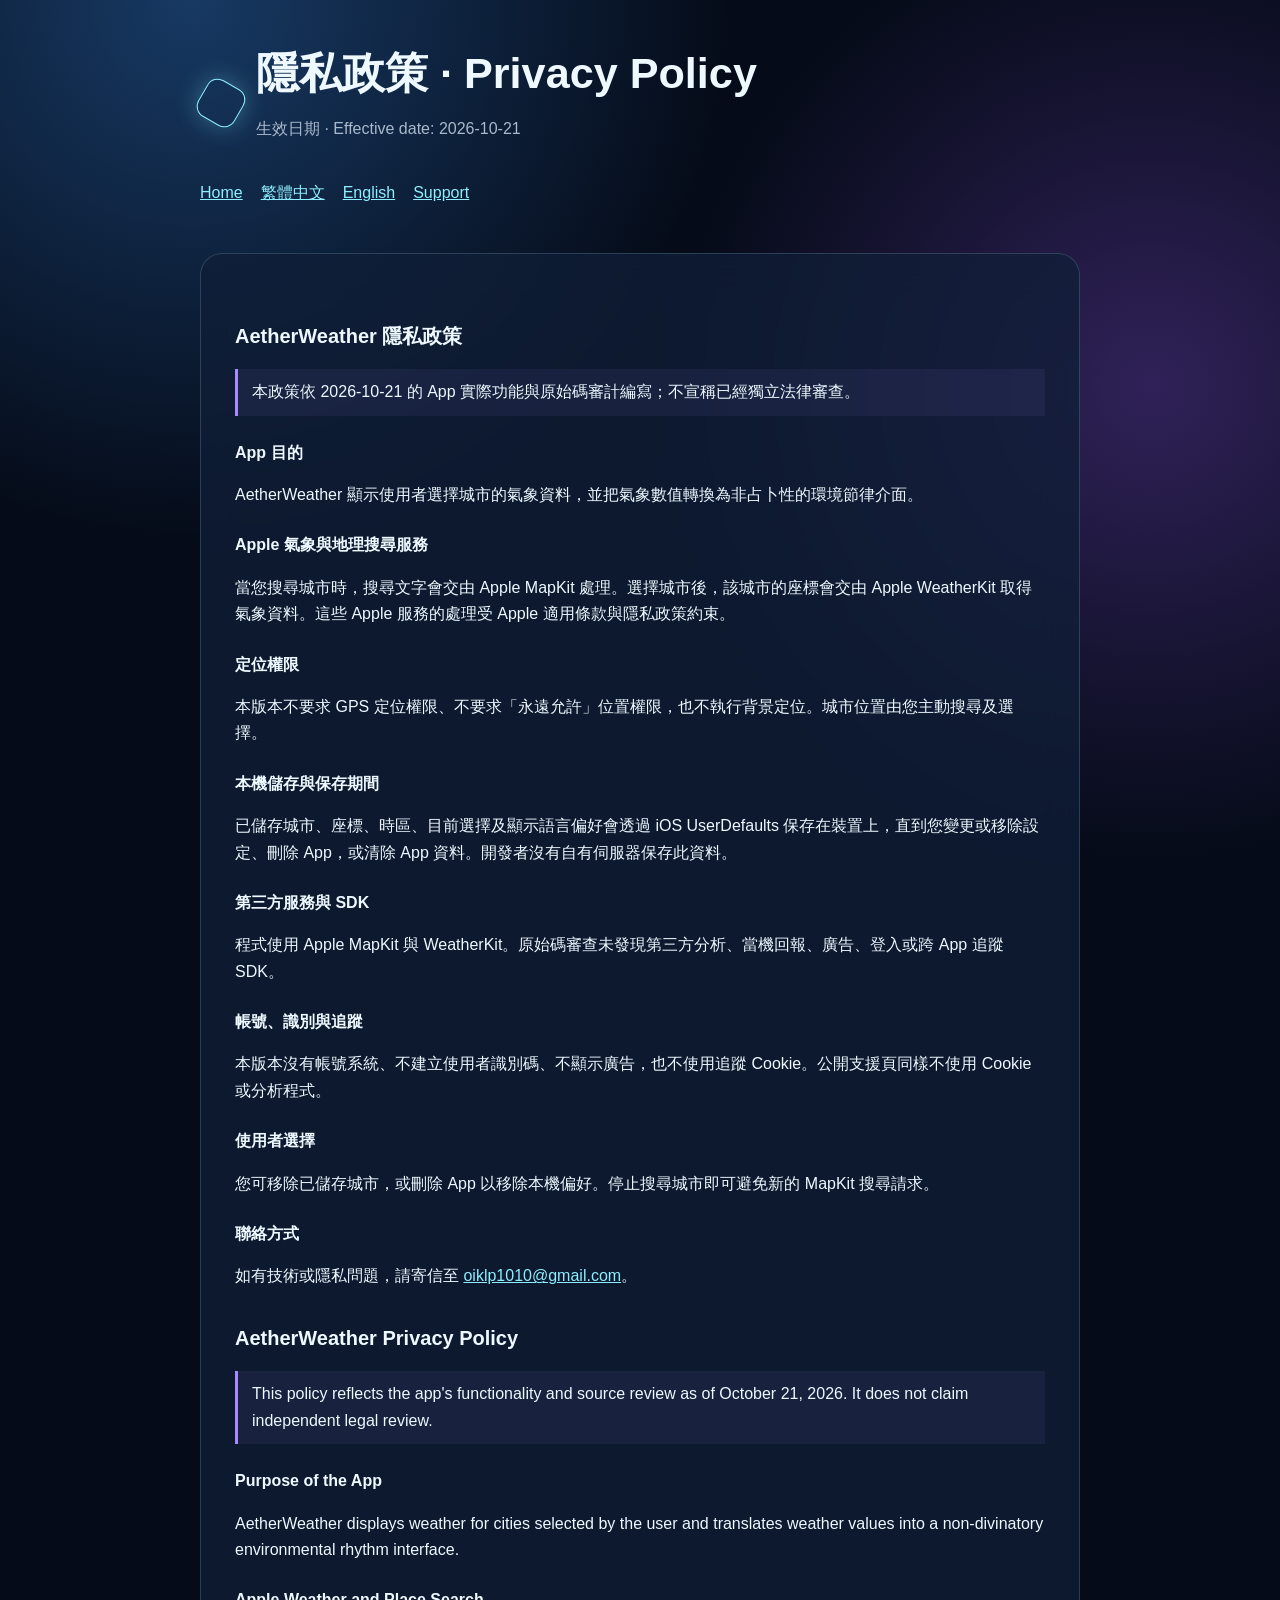
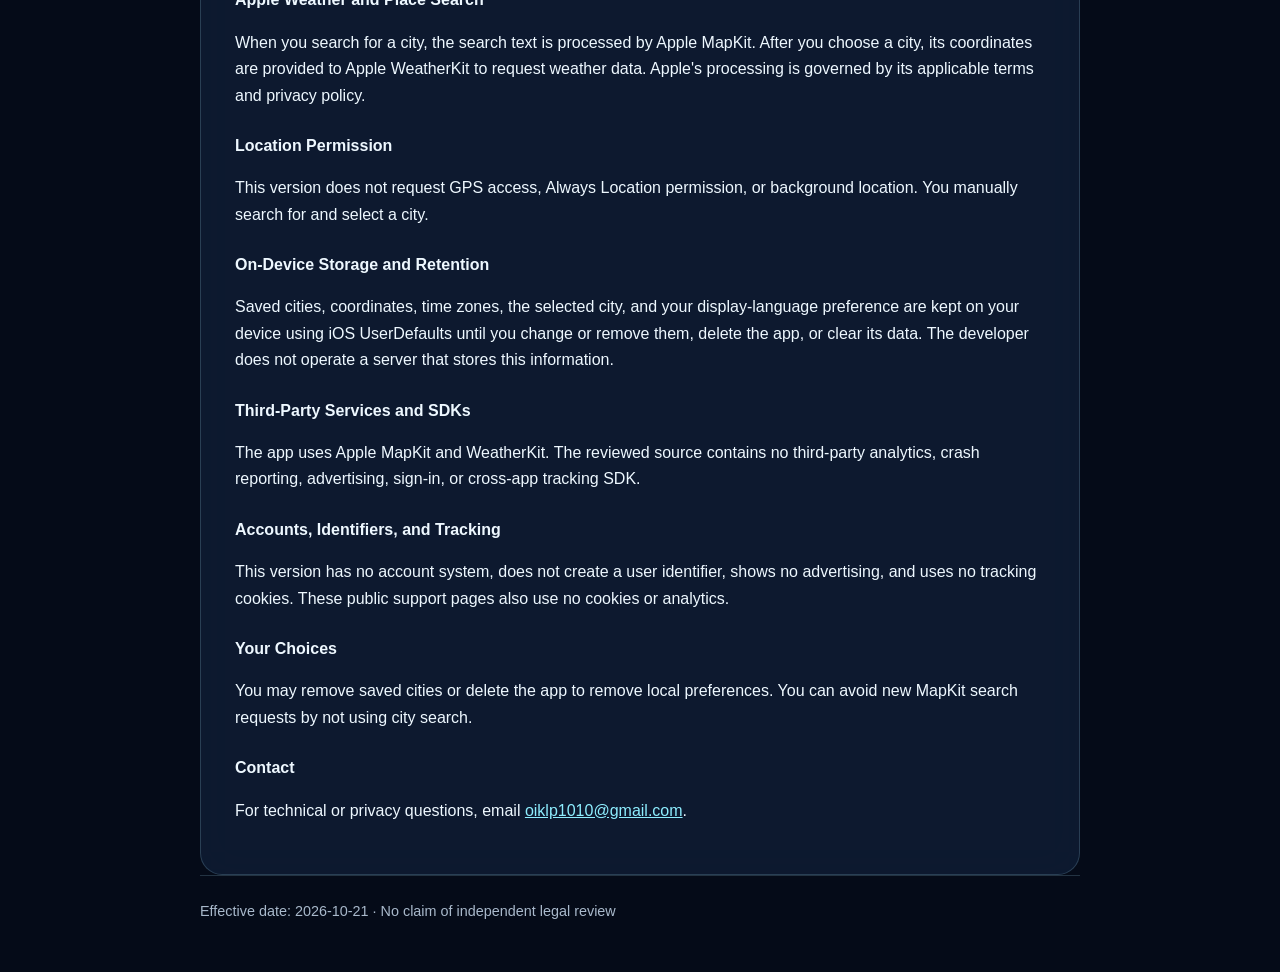
==== privacy/index.html @ c6673416 "docs: publish AetherWeather bilingual public pages" ====
<!doctype html>
<html lang="zh-Hant">
<head>
  <meta charset="utf-8">
  <meta name="viewport" content="width=device-width, initial-scale=1">
  <meta name="description" content="AetherWeather privacy policy in Traditional Chinese and English.">
  <title>Privacy Policy · AetherWeather</title>
  <link rel="stylesheet" href="../styles.css">
</head>
<body>
  <header class="wrap"><div class="brand"><span class="mark" aria-hidden="true"></span><div><h1>隱私政策 · Privacy Policy</h1><p class="subtitle">生效日期 · Effective date: 2026-10-21</p></div></div><nav><a href="../">Home</a><a href="#zh">繁體中文</a><a href="#en">English</a><a href="../support/">Support</a></nav></header>
  <main class="wrap card">
    <section id="zh" lang="zh-Hant">
      <h2>AetherWeather 隱私政策</h2>
      <p class="notice">本政策依 2026-10-21 的 App 實際功能與原始碼審計編寫；不宣稱已經獨立法律審查。</p>
      <h3>App 目的</h3><p>AetherWeather 顯示使用者選擇城市的氣象資料，並把氣象數值轉換為非占卜性的環境節律介面。</p>
      <h3>Apple 氣象與地理搜尋服務</h3><p>當您搜尋城市時，搜尋文字會交由 Apple MapKit 處理。選擇城市後，該城市的座標會交由 Apple WeatherKit 取得氣象資料。這些 Apple 服務的處理受 Apple 適用條款與隱私政策約束。</p>
      <h3>定位權限</h3><p>本版本不要求 GPS 定位權限、不要求「永遠允許」位置權限，也不執行背景定位。城市位置由您主動搜尋及選擇。</p>
      <h3>本機儲存與保存期間</h3><p>已儲存城市、座標、時區、目前選擇及顯示語言偏好會透過 iOS UserDefaults 保存在裝置上，直到您變更或移除設定、刪除 App，或清除 App 資料。開發者沒有自有伺服器保存此資料。</p>
      <h3>第三方服務與 SDK</h3><p>程式使用 Apple MapKit 與 WeatherKit。原始碼審查未發現第三方分析、當機回報、廣告、登入或跨 App 追蹤 SDK。</p>
      <h3>帳號、識別與追蹤</h3><p>本版本沒有帳號系統、不建立使用者識別碼、不顯示廣告，也不使用追蹤 Cookie。公開支援頁同樣不使用 Cookie 或分析程式。</p>
      <h3>使用者選擇</h3><p>您可移除已儲存城市，或刪除 App 以移除本機偏好。停止搜尋城市即可避免新的 MapKit 搜尋請求。</p>
      <h3>聯絡方式</h3><p>如有技術或隱私問題，請寄信至 <a href="mailto:oiklp1010@gmail.com">oiklp1010@gmail.com</a>。</p>
    </section>
    <section id="en" lang="en">
      <h2>AetherWeather Privacy Policy</h2>
      <p class="notice">This policy reflects the app's functionality and source review as of October 21, 2026. It does not claim independent legal review.</p>
      <h3>Purpose of the App</h3><p>AetherWeather displays weather for cities selected by the user and translates weather values into a non-divinatory environmental rhythm interface.</p>
      <h3>Apple Weather and Place Search</h3><p>When you search for a city, the search text is processed by Apple MapKit. After you choose a city, its coordinates are provided to Apple WeatherKit to request weather data. Apple's processing is governed by its applicable terms and privacy policy.</p>
      <h3>Location Permission</h3><p>This version does not request GPS access, Always Location permission, or background location. You manually search for and select a city.</p>
      <h3>On-Device Storage and Retention</h3><p>Saved cities, coordinates, time zones, the selected city, and your display-language preference are kept on your device using iOS UserDefaults until you change or remove them, delete the app, or clear its data. The developer does not operate a server that stores this information.</p>
      <h3>Third-Party Services and SDKs</h3><p>The app uses Apple MapKit and WeatherKit. The reviewed source contains no third-party analytics, crash reporting, advertising, sign-in, or cross-app tracking SDK.</p>
      <h3>Accounts, Identifiers, and Tracking</h3><p>This version has no account system, does not create a user identifier, shows no advertising, and uses no tracking cookies. These public support pages also use no cookies or analytics.</p>
      <h3>Your Choices</h3><p>You may remove saved cities or delete the app to remove local preferences. You can avoid new MapKit search requests by not using city search.</p>
      <h3>Contact</h3><p>For technical or privacy questions, email <a href="mailto:oiklp1010@gmail.com">oiklp1010@gmail.com</a>.</p>
    </section>
  </main>
  <footer class="wrap">Effective date: 2026-10-21 · No claim of independent legal review</footer>
</body>
</html>
---- styles.css ----
:root {
  color-scheme: dark;
  --ink: #eef8ff;
  --muted: #a9b9cb;
  --cyan: #8eeeff;
  --violet: #a78bfa;
  --panel: rgba(16, 31, 56, .76);
  --line: rgba(174, 231, 255, .18);
  font-family: -apple-system, BlinkMacSystemFont, "SF Pro Text", "Noto Sans TC", sans-serif;
}
* { box-sizing: border-box; }
body {
  margin: 0;
  color: var(--ink);
  background: radial-gradient(circle at 15% 0%, #173963 0, transparent 34rem),
              radial-gradient(circle at 90% 15%, #302158 0, transparent 30rem), #050b18;
  line-height: 1.65;
}
a { color: var(--cyan); }
.wrap { width: min(880px, calc(100% - 32px)); margin: auto; }
header { padding: 48px 0 24px; }
.brand { display: flex; gap: 14px; align-items: center; }
.mark { width: 42px; aspect-ratio: 1; border: 1px solid var(--cyan); transform: rotate(30deg); border-radius: 12px; box-shadow: 0 0 24px #78eaff55; }
h1 { margin: 0; font-size: clamp(1.8rem, 5vw, 2.7rem); line-height: 1.2; }
h2 { margin-top: 2rem; font-size: 1.25rem; }
h3 { margin-top: 1.5rem; font-size: 1rem; }
.subtitle, .muted { color: var(--muted); }
nav { display: flex; flex-wrap: wrap; gap: 10px 18px; margin: 22px 0; }
main { padding-bottom: 64px; }
.card { background: var(--panel); border: 1px solid var(--line); border-radius: 22px; padding: clamp(20px, 5vw, 34px); backdrop-filter: blur(20px); }
.language-links { display: flex; gap: 10px; margin-left: auto; }
.language-links a { border: 1px solid var(--line); border-radius: 999px; padding: 4px 10px; text-decoration: none; }
.notice { border-left: 3px solid var(--violet); padding: 10px 14px; background: #a78bfa12; }
ul, ol { padding-left: 1.35rem; }
footer { border-top: 1px solid var(--line); padding: 24px 0 48px; color: var(--muted); font-size: .9rem; }
section[lang] { scroll-margin-top: 16px; }
@media (max-width: 560px) {
  header { padding-top: 28px; }
  .brand { align-items: flex-start; }
  .language-links { margin-left: 0; }
}
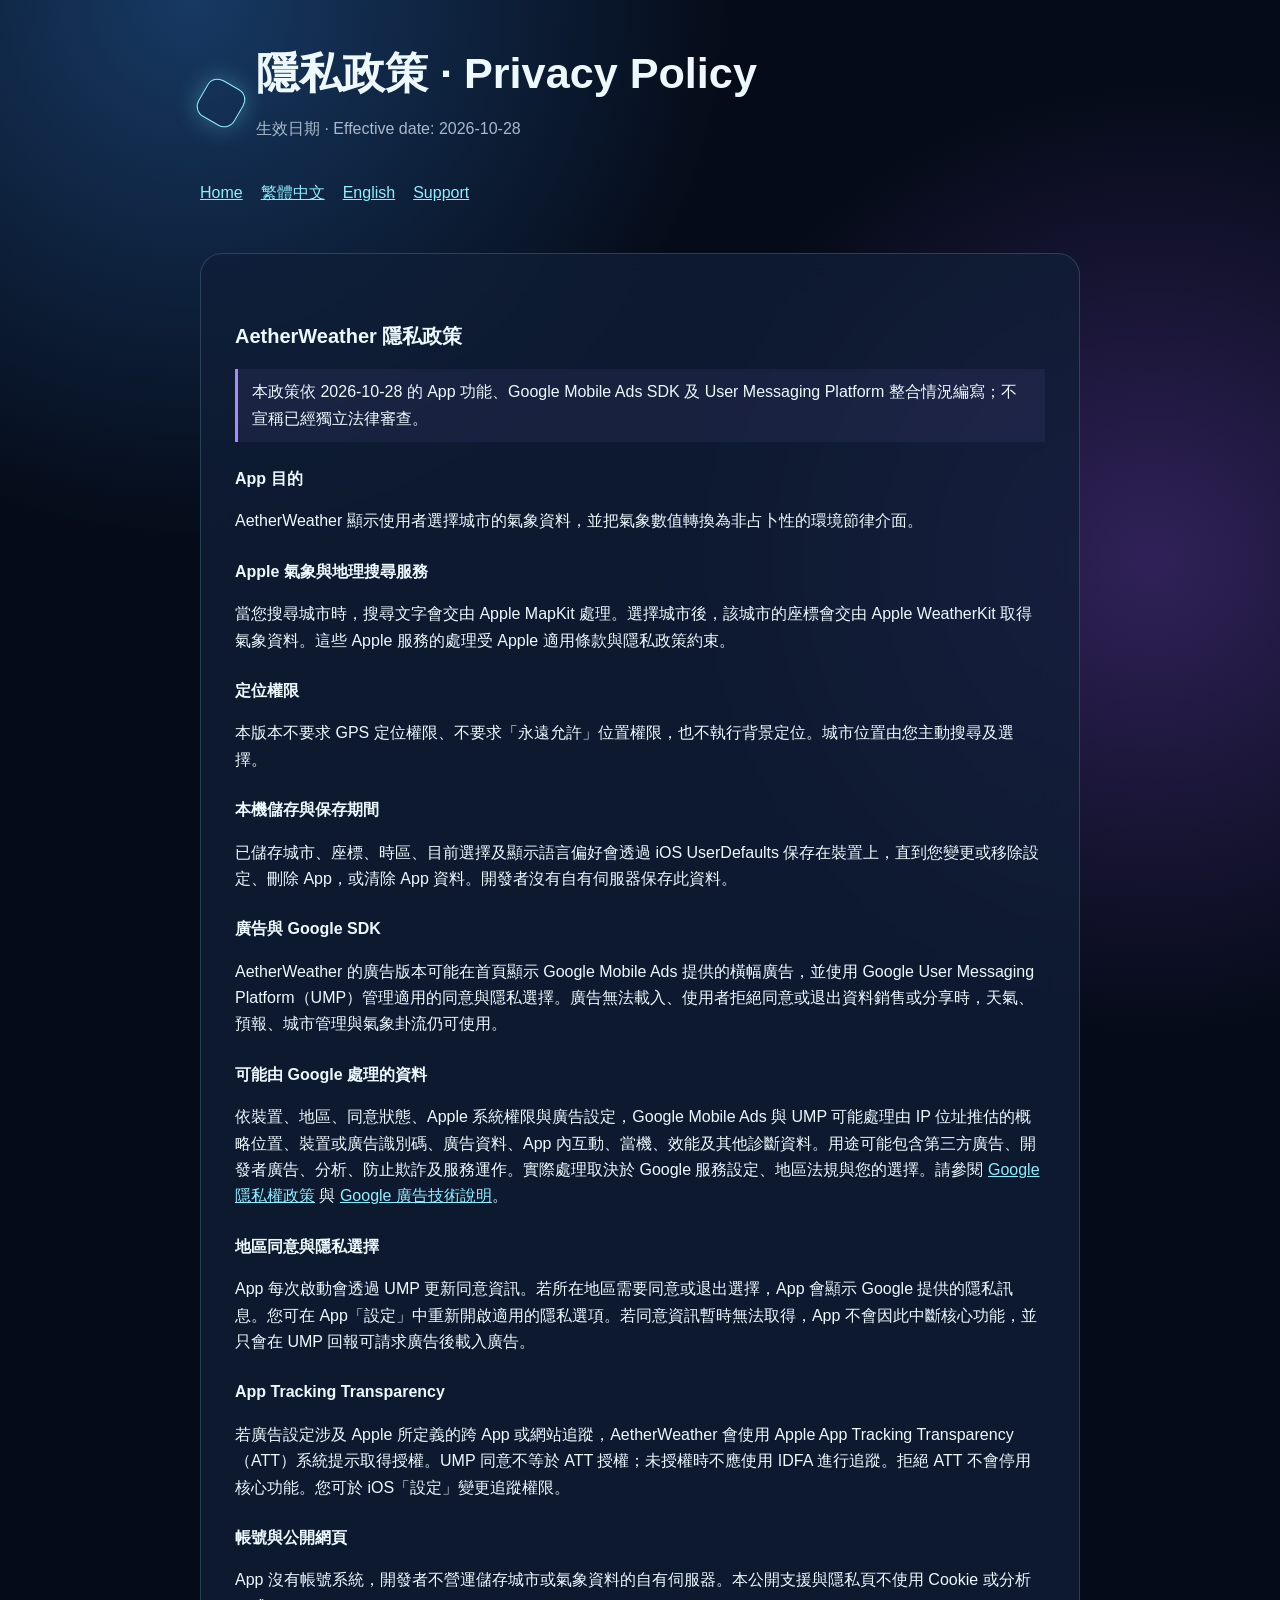
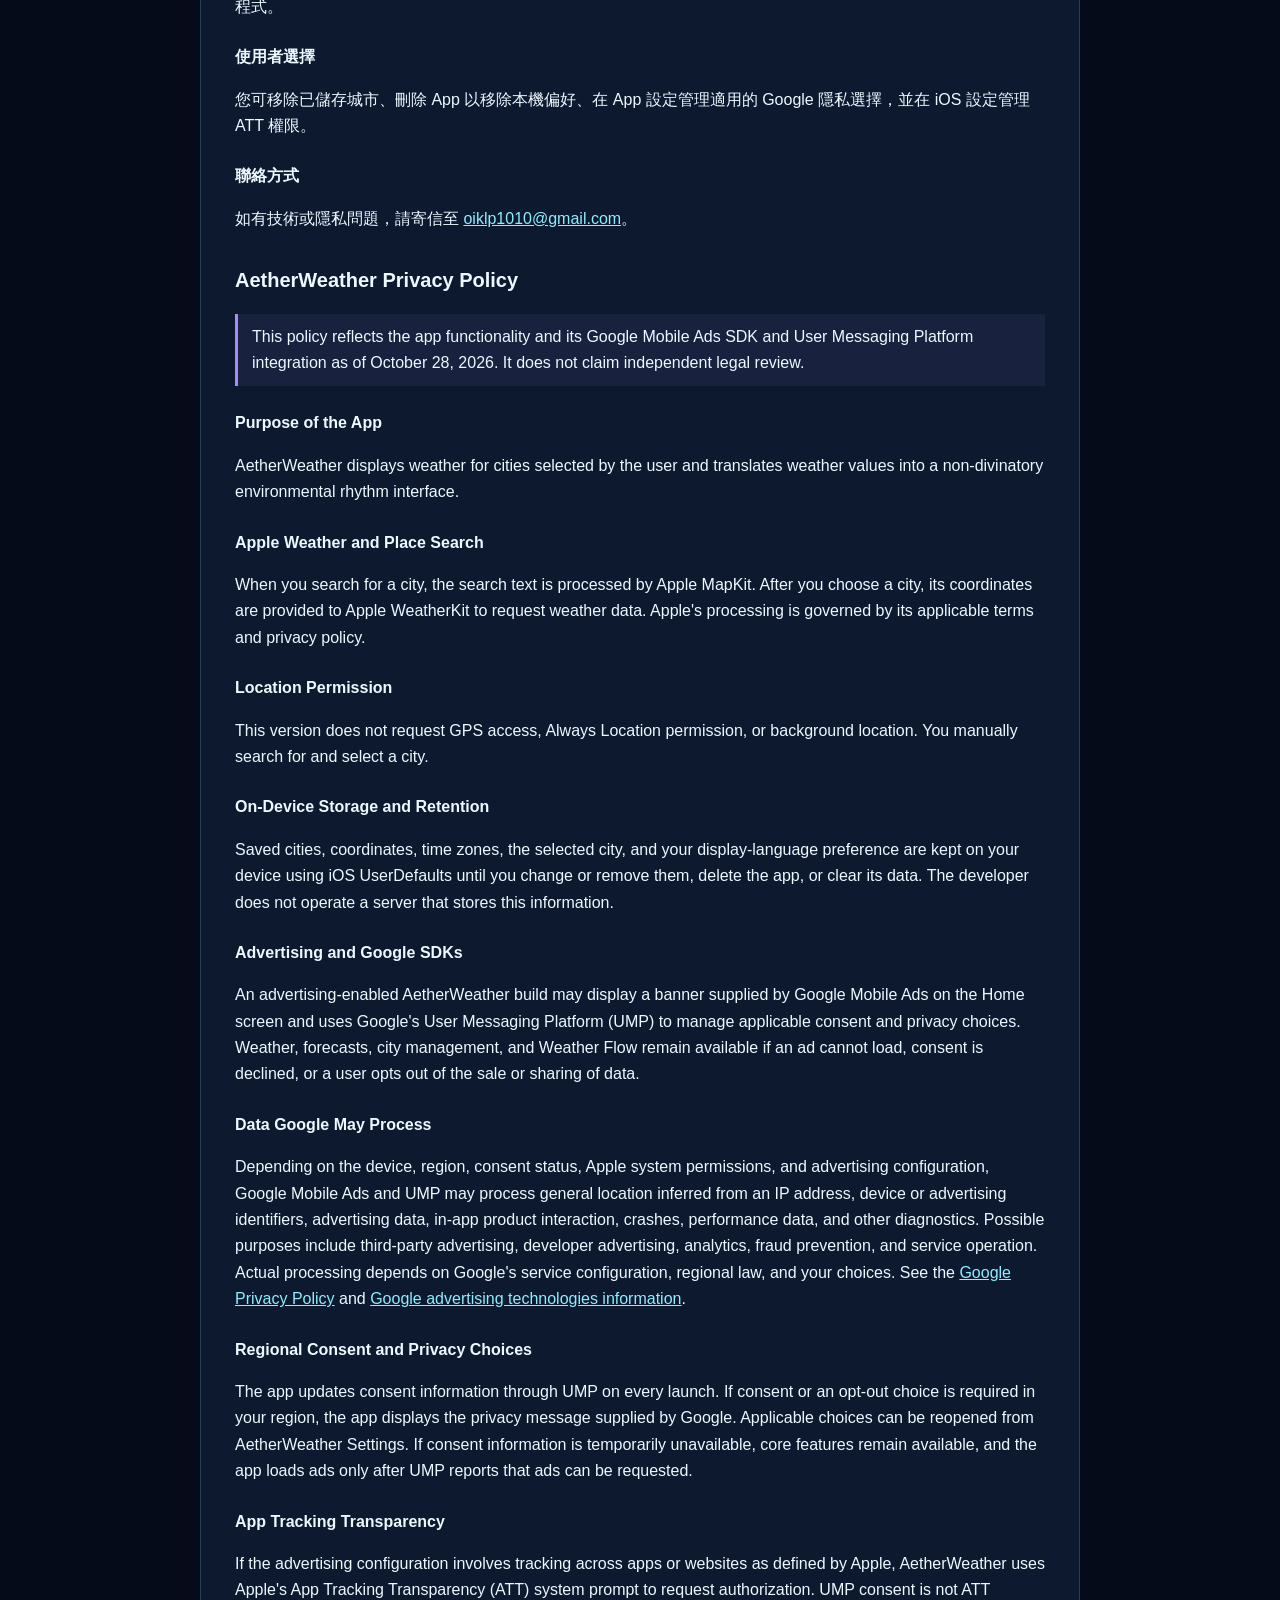
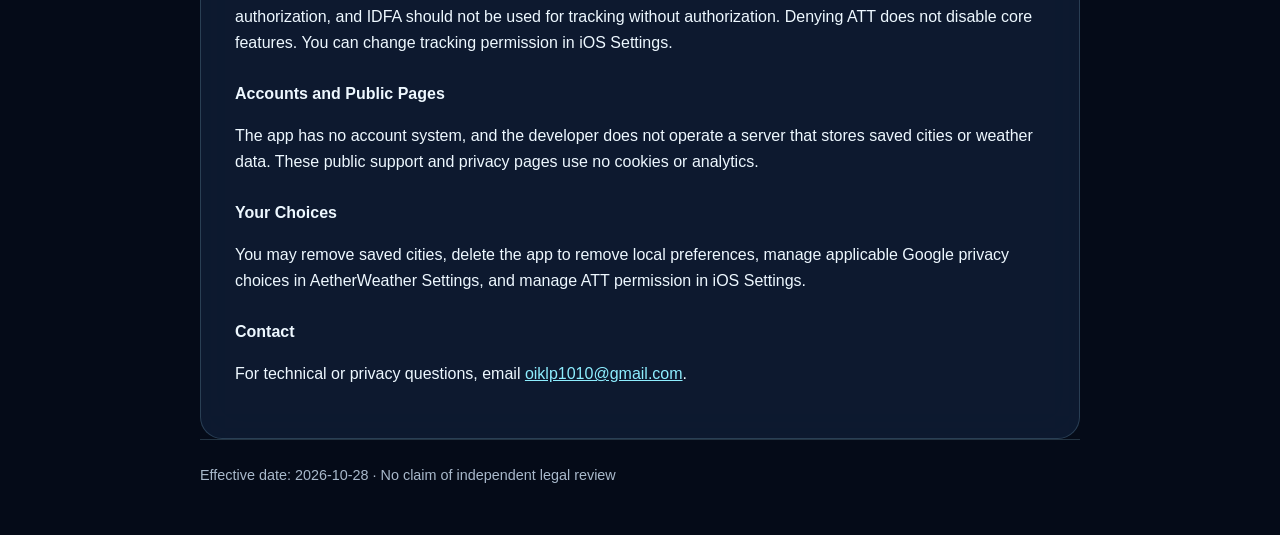
==== commit 96369d2d: "docs: update AetherWeather privacy policy for ads" ====
--- a/privacy/index.html
+++ b/privacy/index.html
@@ -8,33 +8,39 @@
   <link rel="stylesheet" href="../styles.css">
 </head>
 <body>
-  <header class="wrap"><div class="brand"><span class="mark" aria-hidden="true"></span><div><h1>隱私政策 · Privacy Policy</h1><p class="subtitle">生效日期 · Effective date: 2026-10-21</p></div></div><nav><a href="../">Home</a><a href="#zh">繁體中文</a><a href="#en">English</a><a href="../support/">Support</a></nav></header>
+  <header class="wrap"><div class="brand"><span class="mark" aria-hidden="true"></span><div><h1>隱私政策 · Privacy Policy</h1><p class="subtitle">生效日期 · Effective date: 2026-10-28</p></div></div><nav><a href="../">Home</a><a href="#zh">繁體中文</a><a href="#en">English</a><a href="../support/">Support</a></nav></header>
   <main class="wrap card">
     <section id="zh" lang="zh-Hant">
       <h2>AetherWeather 隱私政策</h2>
-      <p class="notice">本政策依 2026-10-21 的 App 實際功能與原始碼審計編寫；不宣稱已經獨立法律審查。</p>
+      <p class="notice">本政策依 2026-10-28 的 App 功能、Google Mobile Ads SDK 及 User Messaging Platform 整合情況編寫；不宣稱已經獨立法律審查。</p>
       <h3>App 目的</h3><p>AetherWeather 顯示使用者選擇城市的氣象資料，並把氣象數值轉換為非占卜性的環境節律介面。</p>
       <h3>Apple 氣象與地理搜尋服務</h3><p>當您搜尋城市時，搜尋文字會交由 Apple MapKit 處理。選擇城市後，該城市的座標會交由 Apple WeatherKit 取得氣象資料。這些 Apple 服務的處理受 Apple 適用條款與隱私政策約束。</p>
       <h3>定位權限</h3><p>本版本不要求 GPS 定位權限、不要求「永遠允許」位置權限，也不執行背景定位。城市位置由您主動搜尋及選擇。</p>
       <h3>本機儲存與保存期間</h3><p>已儲存城市、座標、時區、目前選擇及顯示語言偏好會透過 iOS UserDefaults 保存在裝置上，直到您變更或移除設定、刪除 App，或清除 App 資料。開發者沒有自有伺服器保存此資料。</p>
-      <h3>第三方服務與 SDK</h3><p>程式使用 Apple MapKit 與 WeatherKit。原始碼審查未發現第三方分析、當機回報、廣告、登入或跨 App 追蹤 SDK。</p>
-      <h3>帳號、識別與追蹤</h3><p>本版本沒有帳號系統、不建立使用者識別碼、不顯示廣告，也不使用追蹤 Cookie。公開支援頁同樣不使用 Cookie 或分析程式。</p>
-      <h3>使用者選擇</h3><p>您可移除已儲存城市，或刪除 App 以移除本機偏好。停止搜尋城市即可避免新的 MapKit 搜尋請求。</p>
+      <h3>廣告與 Google SDK</h3><p>AetherWeather 的廣告版本可能在首頁顯示 Google Mobile Ads 提供的橫幅廣告，並使用 Google User Messaging Platform（UMP）管理適用的同意與隱私選擇。廣告無法載入、使用者拒絕同意或退出資料銷售或分享時，天氣、預報、城市管理與氣象卦流仍可使用。</p>
+      <h3>可能由 Google 處理的資料</h3><p>依裝置、地區、同意狀態、Apple 系統權限與廣告設定，Google Mobile Ads 與 UMP 可能處理由 IP 位址推估的概略位置、裝置或廣告識別碼、廣告資料、App 內互動、當機、效能及其他診斷資料。用途可能包含第三方廣告、開發者廣告、分析、防止欺詐及服務運作。實際處理取決於 Google 服務設定、地區法規與您的選擇。請參閱 <a href="https://policies.google.com/privacy">Google 隱私權政策</a> 與 <a href="https://policies.google.com/technologies/ads">Google 廣告技術說明</a>。</p>
+      <h3>地區同意與隱私選擇</h3><p>App 每次啟動會透過 UMP 更新同意資訊。若所在地區需要同意或退出選擇，App 會顯示 Google 提供的隱私訊息。您可在 App「設定」中重新開啟適用的隱私選項。若同意資訊暫時無法取得，App 不會因此中斷核心功能，並只會在 UMP 回報可請求廣告後載入廣告。</p>
+      <h3>App Tracking Transparency</h3><p>若廣告設定涉及 Apple 所定義的跨 App 或網站追蹤，AetherWeather 會使用 Apple App Tracking Transparency（ATT）系統提示取得授權。UMP 同意不等於 ATT 授權；未授權時不應使用 IDFA 進行追蹤。拒絕 ATT 不會停用核心功能。您可於 iOS「設定」變更追蹤權限。</p>
+      <h3>帳號與公開網頁</h3><p>App 沒有帳號系統，開發者不營運儲存城市或氣象資料的自有伺服器。本公開支援與隱私頁不使用 Cookie 或分析程式。</p>
+      <h3>使用者選擇</h3><p>您可移除已儲存城市、刪除 App 以移除本機偏好、在 App 設定管理適用的 Google 隱私選擇，並在 iOS 設定管理 ATT 權限。</p>
       <h3>聯絡方式</h3><p>如有技術或隱私問題，請寄信至 <a href="mailto:oiklp1010@gmail.com">oiklp1010@gmail.com</a>。</p>
     </section>
     <section id="en" lang="en">
       <h2>AetherWeather Privacy Policy</h2>
-      <p class="notice">This policy reflects the app's functionality and source review as of October 21, 2026. It does not claim independent legal review.</p>
+      <p class="notice">This policy reflects the app functionality and its Google Mobile Ads SDK and User Messaging Platform integration as of October 28, 2026. It does not claim independent legal review.</p>
       <h3>Purpose of the App</h3><p>AetherWeather displays weather for cities selected by the user and translates weather values into a non-divinatory environmental rhythm interface.</p>
       <h3>Apple Weather and Place Search</h3><p>When you search for a city, the search text is processed by Apple MapKit. After you choose a city, its coordinates are provided to Apple WeatherKit to request weather data. Apple's processing is governed by its applicable terms and privacy policy.</p>
       <h3>Location Permission</h3><p>This version does not request GPS access, Always Location permission, or background location. You manually search for and select a city.</p>
       <h3>On-Device Storage and Retention</h3><p>Saved cities, coordinates, time zones, the selected city, and your display-language preference are kept on your device using iOS UserDefaults until you change or remove them, delete the app, or clear its data. The developer does not operate a server that stores this information.</p>
-      <h3>Third-Party Services and SDKs</h3><p>The app uses Apple MapKit and WeatherKit. The reviewed source contains no third-party analytics, crash reporting, advertising, sign-in, or cross-app tracking SDK.</p>
-      <h3>Accounts, Identifiers, and Tracking</h3><p>This version has no account system, does not create a user identifier, shows no advertising, and uses no tracking cookies. These public support pages also use no cookies or analytics.</p>
-      <h3>Your Choices</h3><p>You may remove saved cities or delete the app to remove local preferences. You can avoid new MapKit search requests by not using city search.</p>
+      <h3>Advertising and Google SDKs</h3><p>An advertising-enabled AetherWeather build may display a banner supplied by Google Mobile Ads on the Home screen and uses Google's User Messaging Platform (UMP) to manage applicable consent and privacy choices. Weather, forecasts, city management, and Weather Flow remain available if an ad cannot load, consent is declined, or a user opts out of the sale or sharing of data.</p>
+      <h3>Data Google May Process</h3><p>Depending on the device, region, consent status, Apple system permissions, and advertising configuration, Google Mobile Ads and UMP may process general location inferred from an IP address, device or advertising identifiers, advertising data, in-app product interaction, crashes, performance data, and other diagnostics. Possible purposes include third-party advertising, developer advertising, analytics, fraud prevention, and service operation. Actual processing depends on Google's service configuration, regional law, and your choices. See the <a href="https://policies.google.com/privacy">Google Privacy Policy</a> and <a href="https://policies.google.com/technologies/ads">Google advertising technologies information</a>.</p>
+      <h3>Regional Consent and Privacy Choices</h3><p>The app updates consent information through UMP on every launch. If consent or an opt-out choice is required in your region, the app displays the privacy message supplied by Google. Applicable choices can be reopened from AetherWeather Settings. If consent information is temporarily unavailable, core features remain available, and the app loads ads only after UMP reports that ads can be requested.</p>
+      <h3>App Tracking Transparency</h3><p>If the advertising configuration involves tracking across apps or websites as defined by Apple, AetherWeather uses Apple's App Tracking Transparency (ATT) system prompt to request authorization. UMP consent is not ATT authorization, and IDFA should not be used for tracking without authorization. Denying ATT does not disable core features. You can change tracking permission in iOS Settings.</p>
+      <h3>Accounts and Public Pages</h3><p>The app has no account system, and the developer does not operate a server that stores saved cities or weather data. These public support and privacy pages use no cookies or analytics.</p>
+      <h3>Your Choices</h3><p>You may remove saved cities, delete the app to remove local preferences, manage applicable Google privacy choices in AetherWeather Settings, and manage ATT permission in iOS Settings.</p>
       <h3>Contact</h3><p>For technical or privacy questions, email <a href="mailto:oiklp1010@gmail.com">oiklp1010@gmail.com</a>.</p>
     </section>
   </main>
-  <footer class="wrap">Effective date: 2026-10-21 · No claim of independent legal review</footer>
+  <footer class="wrap">Effective date: 2026-10-28 · No claim of independent legal review</footer>
 </body>
 </html>
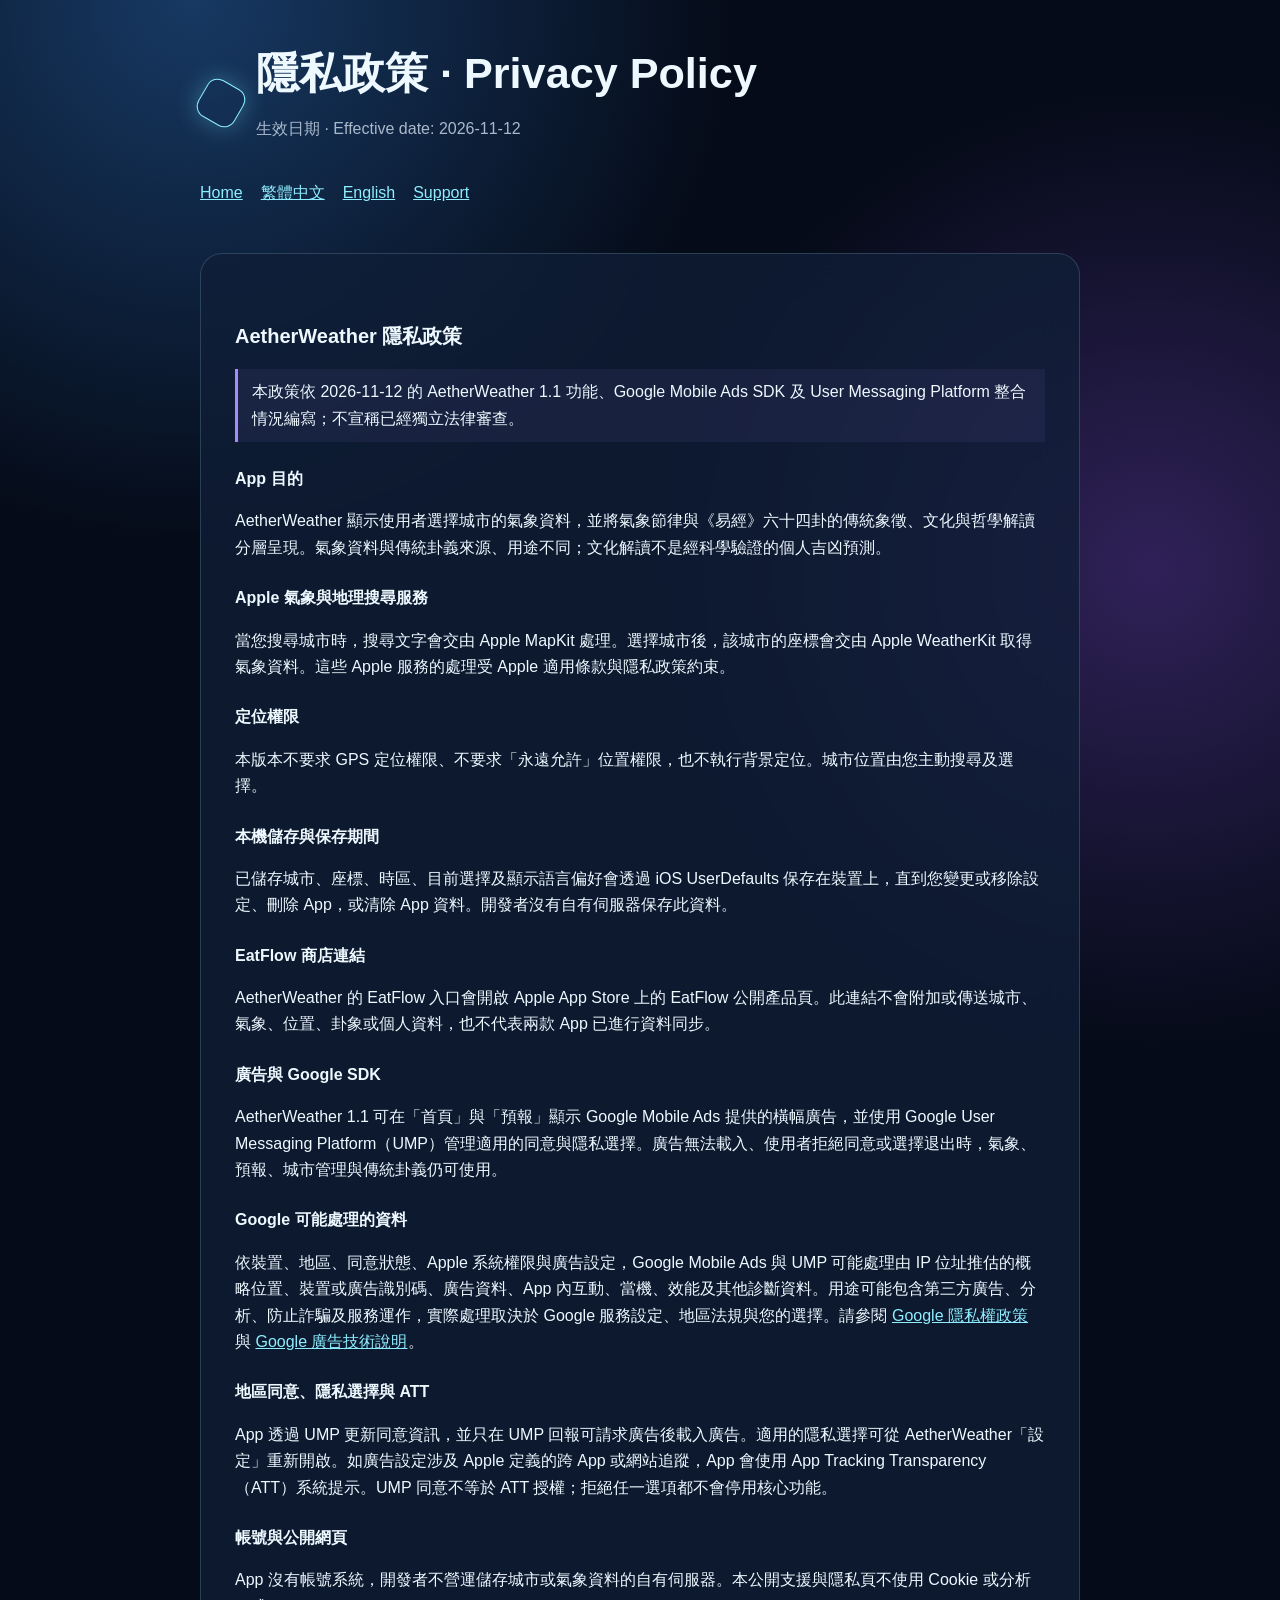
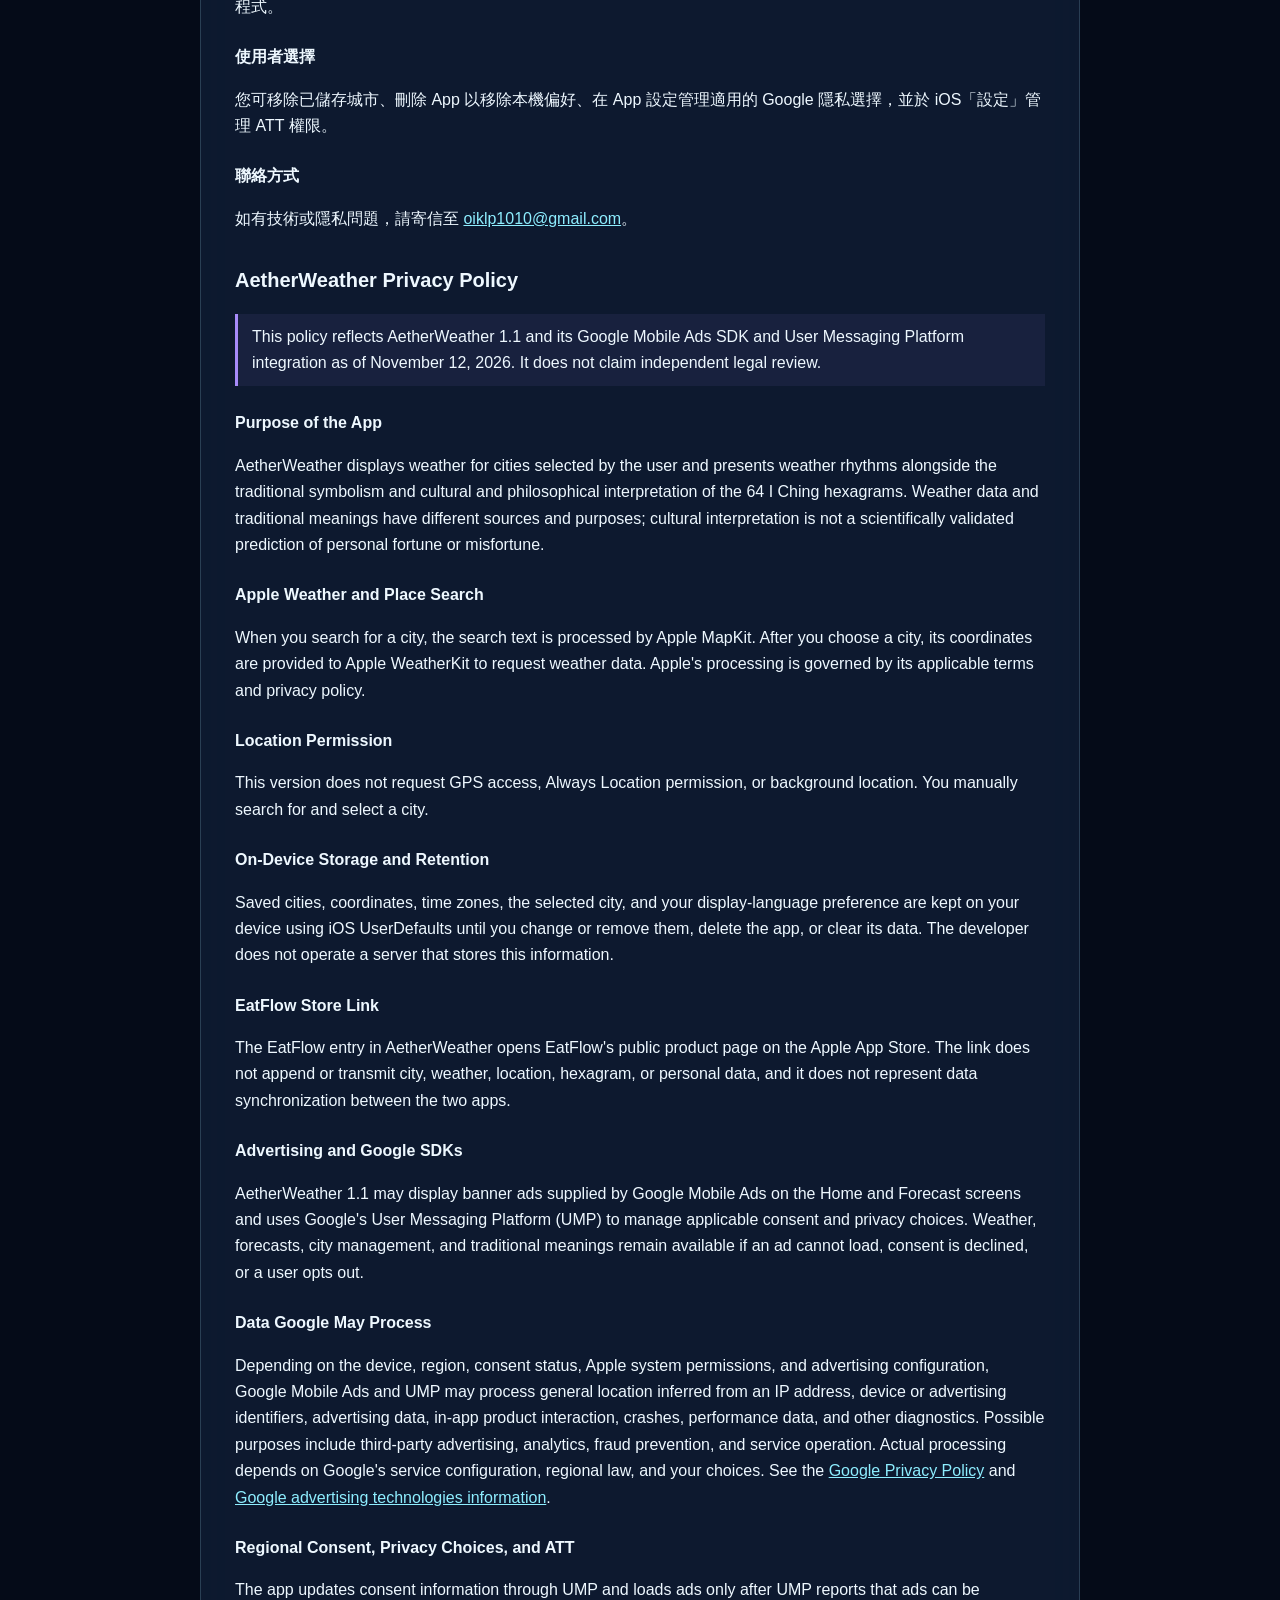
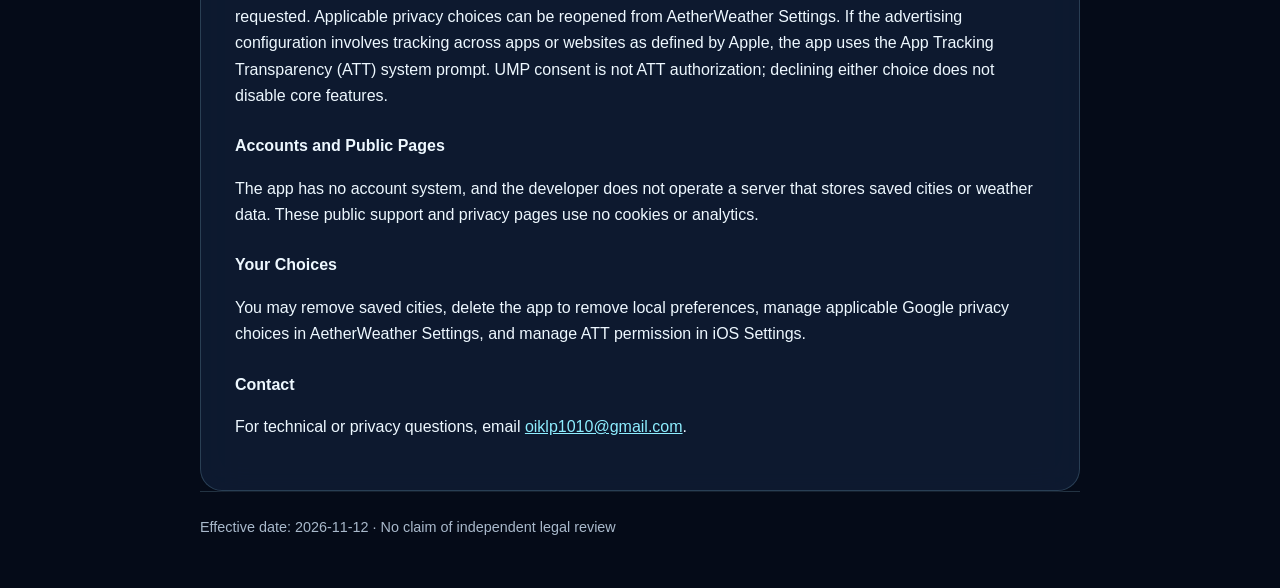
==== commit d4b286b2: "docs: update AetherWeather 1.1 privacy policy" ====
--- a/privacy/index.html
+++ b/privacy/index.html
@@ -8,39 +8,39 @@
   <link rel="stylesheet" href="../styles.css">
 </head>
 <body>
-  <header class="wrap"><div class="brand"><span class="mark" aria-hidden="true"></span><div><h1>隱私政策 · Privacy Policy</h1><p class="subtitle">生效日期 · Effective date: 2026-10-28</p></div></div><nav><a href="../">Home</a><a href="#zh">繁體中文</a><a href="#en">English</a><a href="../support/">Support</a></nav></header>
+  <header class="wrap"><div class="brand"><span class="mark" aria-hidden="true"></span><div><h1>隱私政策 · Privacy Policy</h1><p class="subtitle">生效日期 · Effective date: 2026-11-12</p></div></div><nav><a href="../">Home</a><a href="#zh">繁體中文</a><a href="#en">English</a><a href="../support/">Support</a></nav></header>
   <main class="wrap card">
     <section id="zh" lang="zh-Hant">
       <h2>AetherWeather 隱私政策</h2>
-      <p class="notice">本政策依 2026-10-28 的 App 功能、Google Mobile Ads SDK 及 User Messaging Platform 整合情況編寫；不宣稱已經獨立法律審查。</p>
-      <h3>App 目的</h3><p>AetherWeather 顯示使用者選擇城市的氣象資料，並把氣象數值轉換為非占卜性的環境節律介面。</p>
+      <p class="notice">本政策依 2026-11-12 的 AetherWeather 1.1 功能、Google Mobile Ads SDK 及 User Messaging Platform 整合情況編寫；不宣稱已經獨立法律審查。</p>
+      <h3>App 目的</h3><p>AetherWeather 顯示使用者選擇城市的氣象資料，並將氣象節律與《易經》六十四卦的傳統象徵、文化與哲學解讀分層呈現。氣象資料與傳統卦義來源、用途不同；文化解讀不是經科學驗證的個人吉凶預測。</p>
       <h3>Apple 氣象與地理搜尋服務</h3><p>當您搜尋城市時，搜尋文字會交由 Apple MapKit 處理。選擇城市後，該城市的座標會交由 Apple WeatherKit 取得氣象資料。這些 Apple 服務的處理受 Apple 適用條款與隱私政策約束。</p>
       <h3>定位權限</h3><p>本版本不要求 GPS 定位權限、不要求「永遠允許」位置權限，也不執行背景定位。城市位置由您主動搜尋及選擇。</p>
       <h3>本機儲存與保存期間</h3><p>已儲存城市、座標、時區、目前選擇及顯示語言偏好會透過 iOS UserDefaults 保存在裝置上，直到您變更或移除設定、刪除 App，或清除 App 資料。開發者沒有自有伺服器保存此資料。</p>
-      <h3>廣告與 Google SDK</h3><p>AetherWeather 的廣告版本可能在首頁顯示 Google Mobile Ads 提供的橫幅廣告，並使用 Google User Messaging Platform（UMP）管理適用的同意與隱私選擇。廣告無法載入、使用者拒絕同意或退出資料銷售或分享時，天氣、預報、城市管理與氣象卦流仍可使用。</p>
-      <h3>可能由 Google 處理的資料</h3><p>依裝置、地區、同意狀態、Apple 系統權限與廣告設定，Google Mobile Ads 與 UMP 可能處理由 IP 位址推估的概略位置、裝置或廣告識別碼、廣告資料、App 內互動、當機、效能及其他診斷資料。用途可能包含第三方廣告、開發者廣告、分析、防止欺詐及服務運作。實際處理取決於 Google 服務設定、地區法規與您的選擇。請參閱 <a href="https://policies.google.com/privacy">Google 隱私權政策</a> 與 <a href="https://policies.google.com/technologies/ads">Google 廣告技術說明</a>。</p>
-      <h3>地區同意與隱私選擇</h3><p>App 每次啟動會透過 UMP 更新同意資訊。若所在地區需要同意或退出選擇，App 會顯示 Google 提供的隱私訊息。您可在 App「設定」中重新開啟適用的隱私選項。若同意資訊暫時無法取得，App 不會因此中斷核心功能，並只會在 UMP 回報可請求廣告後載入廣告。</p>
-      <h3>App Tracking Transparency</h3><p>若廣告設定涉及 Apple 所定義的跨 App 或網站追蹤，AetherWeather 會使用 Apple App Tracking Transparency（ATT）系統提示取得授權。UMP 同意不等於 ATT 授權；未授權時不應使用 IDFA 進行追蹤。拒絕 ATT 不會停用核心功能。您可於 iOS「設定」變更追蹤權限。</p>
+      <h3>EatFlow 商店連結</h3><p>AetherWeather 的 EatFlow 入口會開啟 Apple App Store 上的 EatFlow 公開產品頁。此連結不會附加或傳送城市、氣象、位置、卦象或個人資料，也不代表兩款 App 已進行資料同步。</p>
+      <h3>廣告與 Google SDK</h3><p>AetherWeather 1.1 可在「首頁」與「預報」顯示 Google Mobile Ads 提供的橫幅廣告，並使用 Google User Messaging Platform（UMP）管理適用的同意與隱私選擇。廣告無法載入、使用者拒絕同意或選擇退出時，氣象、預報、城市管理與傳統卦義仍可使用。</p>
+      <h3>Google 可能處理的資料</h3><p>依裝置、地區、同意狀態、Apple 系統權限與廣告設定，Google Mobile Ads 與 UMP 可能處理由 IP 位址推估的概略位置、裝置或廣告識別碼、廣告資料、App 內互動、當機、效能及其他診斷資料。用途可能包含第三方廣告、分析、防止詐騙及服務運作，實際處理取決於 Google 服務設定、地區法規與您的選擇。請參閱 <a href="https://policies.google.com/privacy">Google 隱私權政策</a> 與 <a href="https://policies.google.com/technologies/ads">Google 廣告技術說明</a>。</p>
+      <h3>地區同意、隱私選擇與 ATT</h3><p>App 透過 UMP 更新同意資訊，並只在 UMP 回報可請求廣告後載入廣告。適用的隱私選擇可從 AetherWeather「設定」重新開啟。如廣告設定涉及 Apple 定義的跨 App 或網站追蹤，App 會使用 App Tracking Transparency（ATT）系統提示。UMP 同意不等於 ATT 授權；拒絕任一選項都不會停用核心功能。</p>
       <h3>帳號與公開網頁</h3><p>App 沒有帳號系統，開發者不營運儲存城市或氣象資料的自有伺服器。本公開支援與隱私頁不使用 Cookie 或分析程式。</p>
-      <h3>使用者選擇</h3><p>您可移除已儲存城市、刪除 App 以移除本機偏好、在 App 設定管理適用的 Google 隱私選擇，並在 iOS 設定管理 ATT 權限。</p>
+      <h3>使用者選擇</h3><p>您可移除已儲存城市、刪除 App 以移除本機偏好、在 App 設定管理適用的 Google 隱私選擇，並於 iOS「設定」管理 ATT 權限。</p>
       <h3>聯絡方式</h3><p>如有技術或隱私問題，請寄信至 <a href="mailto:oiklp1010@gmail.com">oiklp1010@gmail.com</a>。</p>
     </section>
     <section id="en" lang="en">
       <h2>AetherWeather Privacy Policy</h2>
-      <p class="notice">This policy reflects the app functionality and its Google Mobile Ads SDK and User Messaging Platform integration as of October 28, 2026. It does not claim independent legal review.</p>
-      <h3>Purpose of the App</h3><p>AetherWeather displays weather for cities selected by the user and translates weather values into a non-divinatory environmental rhythm interface.</p>
+      <p class="notice">This policy reflects AetherWeather 1.1 and its Google Mobile Ads SDK and User Messaging Platform integration as of November 12, 2026. It does not claim independent legal review.</p>
+      <h3>Purpose of the App</h3><p>AetherWeather displays weather for cities selected by the user and presents weather rhythms alongside the traditional symbolism and cultural and philosophical interpretation of the 64 I Ching hexagrams. Weather data and traditional meanings have different sources and purposes; cultural interpretation is not a scientifically validated prediction of personal fortune or misfortune.</p>
       <h3>Apple Weather and Place Search</h3><p>When you search for a city, the search text is processed by Apple MapKit. After you choose a city, its coordinates are provided to Apple WeatherKit to request weather data. Apple's processing is governed by its applicable terms and privacy policy.</p>
       <h3>Location Permission</h3><p>This version does not request GPS access, Always Location permission, or background location. You manually search for and select a city.</p>
       <h3>On-Device Storage and Retention</h3><p>Saved cities, coordinates, time zones, the selected city, and your display-language preference are kept on your device using iOS UserDefaults until you change or remove them, delete the app, or clear its data. The developer does not operate a server that stores this information.</p>
-      <h3>Advertising and Google SDKs</h3><p>An advertising-enabled AetherWeather build may display a banner supplied by Google Mobile Ads on the Home screen and uses Google's User Messaging Platform (UMP) to manage applicable consent and privacy choices. Weather, forecasts, city management, and Weather Flow remain available if an ad cannot load, consent is declined, or a user opts out of the sale or sharing of data.</p>
-      <h3>Data Google May Process</h3><p>Depending on the device, region, consent status, Apple system permissions, and advertising configuration, Google Mobile Ads and UMP may process general location inferred from an IP address, device or advertising identifiers, advertising data, in-app product interaction, crashes, performance data, and other diagnostics. Possible purposes include third-party advertising, developer advertising, analytics, fraud prevention, and service operation. Actual processing depends on Google's service configuration, regional law, and your choices. See the <a href="https://policies.google.com/privacy">Google Privacy Policy</a> and <a href="https://policies.google.com/technologies/ads">Google advertising technologies information</a>.</p>
-      <h3>Regional Consent and Privacy Choices</h3><p>The app updates consent information through UMP on every launch. If consent or an opt-out choice is required in your region, the app displays the privacy message supplied by Google. Applicable choices can be reopened from AetherWeather Settings. If consent information is temporarily unavailable, core features remain available, and the app loads ads only after UMP reports that ads can be requested.</p>
-      <h3>App Tracking Transparency</h3><p>If the advertising configuration involves tracking across apps or websites as defined by Apple, AetherWeather uses Apple's App Tracking Transparency (ATT) system prompt to request authorization. UMP consent is not ATT authorization, and IDFA should not be used for tracking without authorization. Denying ATT does not disable core features. You can change tracking permission in iOS Settings.</p>
+      <h3>EatFlow Store Link</h3><p>The EatFlow entry in AetherWeather opens EatFlow's public product page on the Apple App Store. The link does not append or transmit city, weather, location, hexagram, or personal data, and it does not represent data synchronization between the two apps.</p>
+      <h3>Advertising and Google SDKs</h3><p>AetherWeather 1.1 may display banner ads supplied by Google Mobile Ads on the Home and Forecast screens and uses Google's User Messaging Platform (UMP) to manage applicable consent and privacy choices. Weather, forecasts, city management, and traditional meanings remain available if an ad cannot load, consent is declined, or a user opts out.</p>
+      <h3>Data Google May Process</h3><p>Depending on the device, region, consent status, Apple system permissions, and advertising configuration, Google Mobile Ads and UMP may process general location inferred from an IP address, device or advertising identifiers, advertising data, in-app product interaction, crashes, performance data, and other diagnostics. Possible purposes include third-party advertising, analytics, fraud prevention, and service operation. Actual processing depends on Google's service configuration, regional law, and your choices. See the <a href="https://policies.google.com/privacy">Google Privacy Policy</a> and <a href="https://policies.google.com/technologies/ads">Google advertising technologies information</a>.</p>
+      <h3>Regional Consent, Privacy Choices, and ATT</h3><p>The app updates consent information through UMP and loads ads only after UMP reports that ads can be requested. Applicable privacy choices can be reopened from AetherWeather Settings. If the advertising configuration involves tracking across apps or websites as defined by Apple, the app uses the App Tracking Transparency (ATT) system prompt. UMP consent is not ATT authorization; declining either choice does not disable core features.</p>
       <h3>Accounts and Public Pages</h3><p>The app has no account system, and the developer does not operate a server that stores saved cities or weather data. These public support and privacy pages use no cookies or analytics.</p>
       <h3>Your Choices</h3><p>You may remove saved cities, delete the app to remove local preferences, manage applicable Google privacy choices in AetherWeather Settings, and manage ATT permission in iOS Settings.</p>
       <h3>Contact</h3><p>For technical or privacy questions, email <a href="mailto:oiklp1010@gmail.com">oiklp1010@gmail.com</a>.</p>
     </section>
   </main>
-  <footer class="wrap">Effective date: 2026-10-28 · No claim of independent legal review</footer>
+  <footer class="wrap">Effective date: 2026-11-12 · No claim of independent legal review</footer>
 </body>
 </html>
